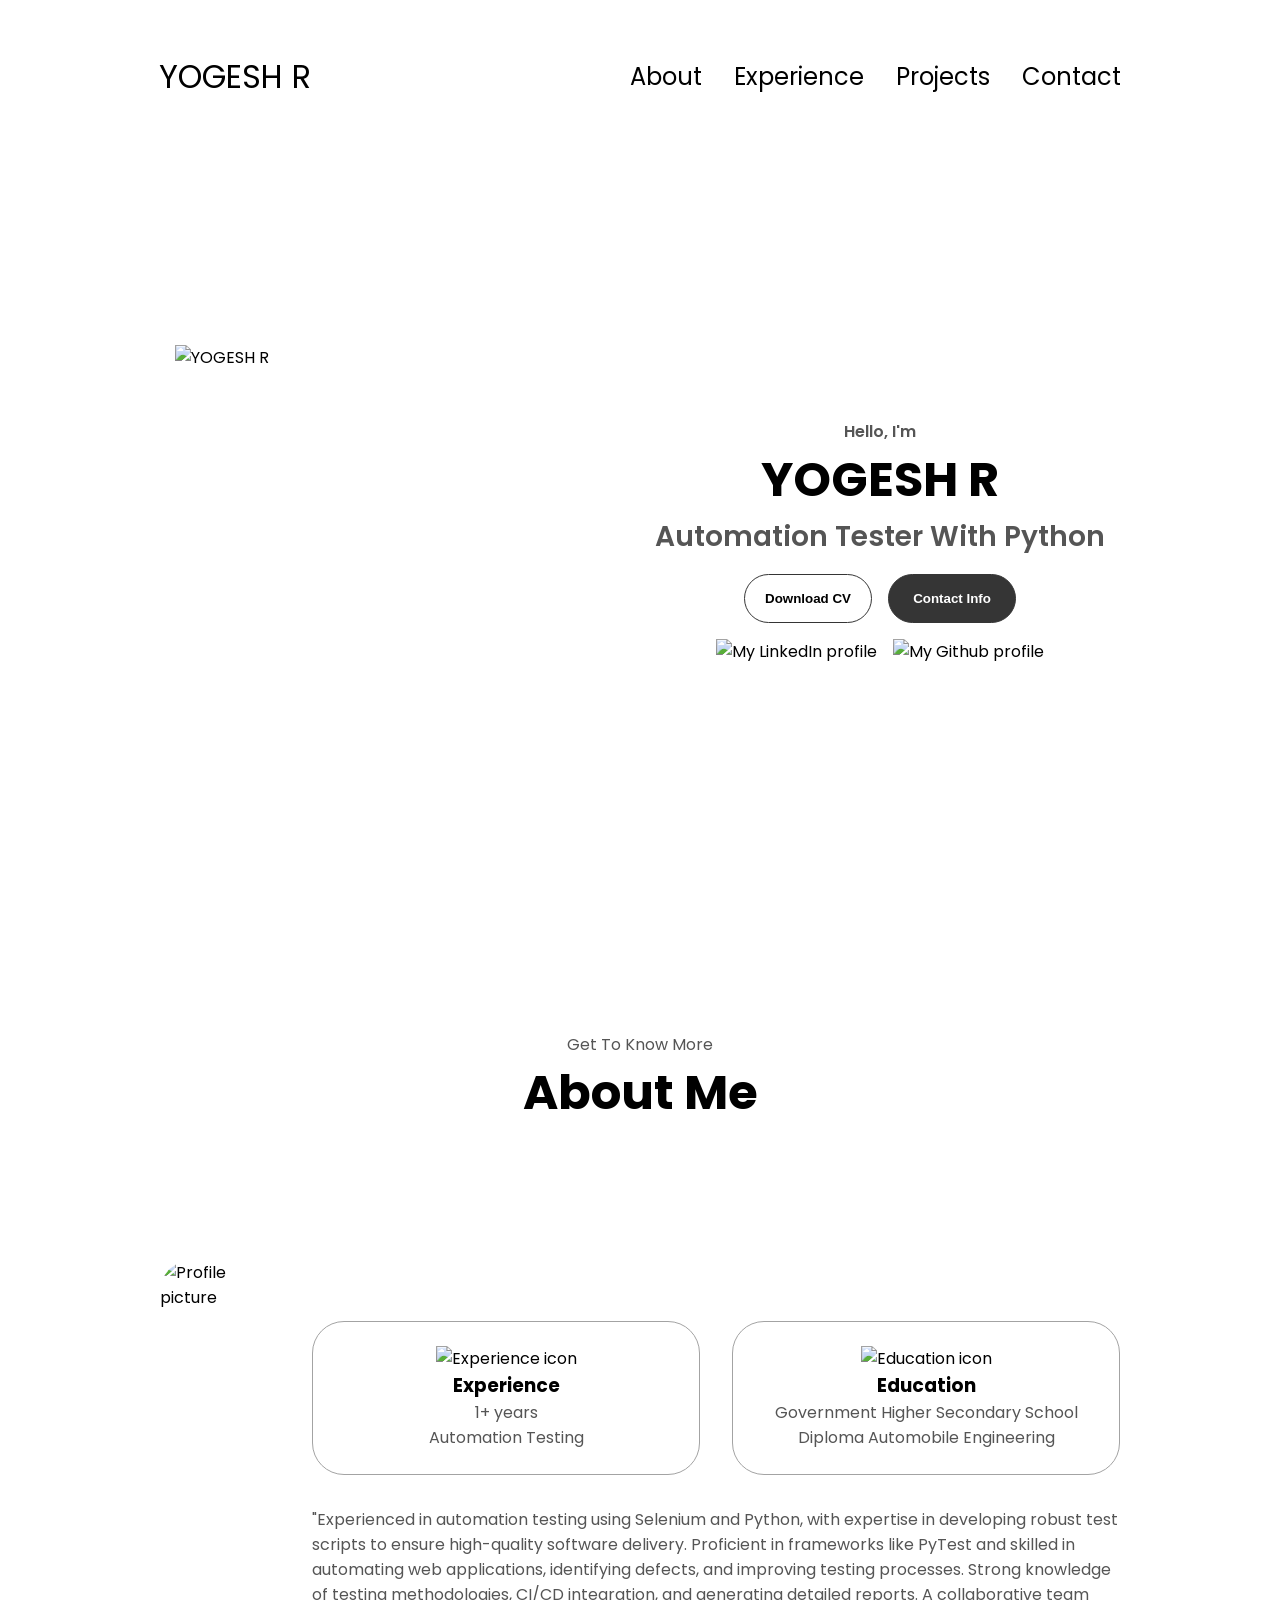
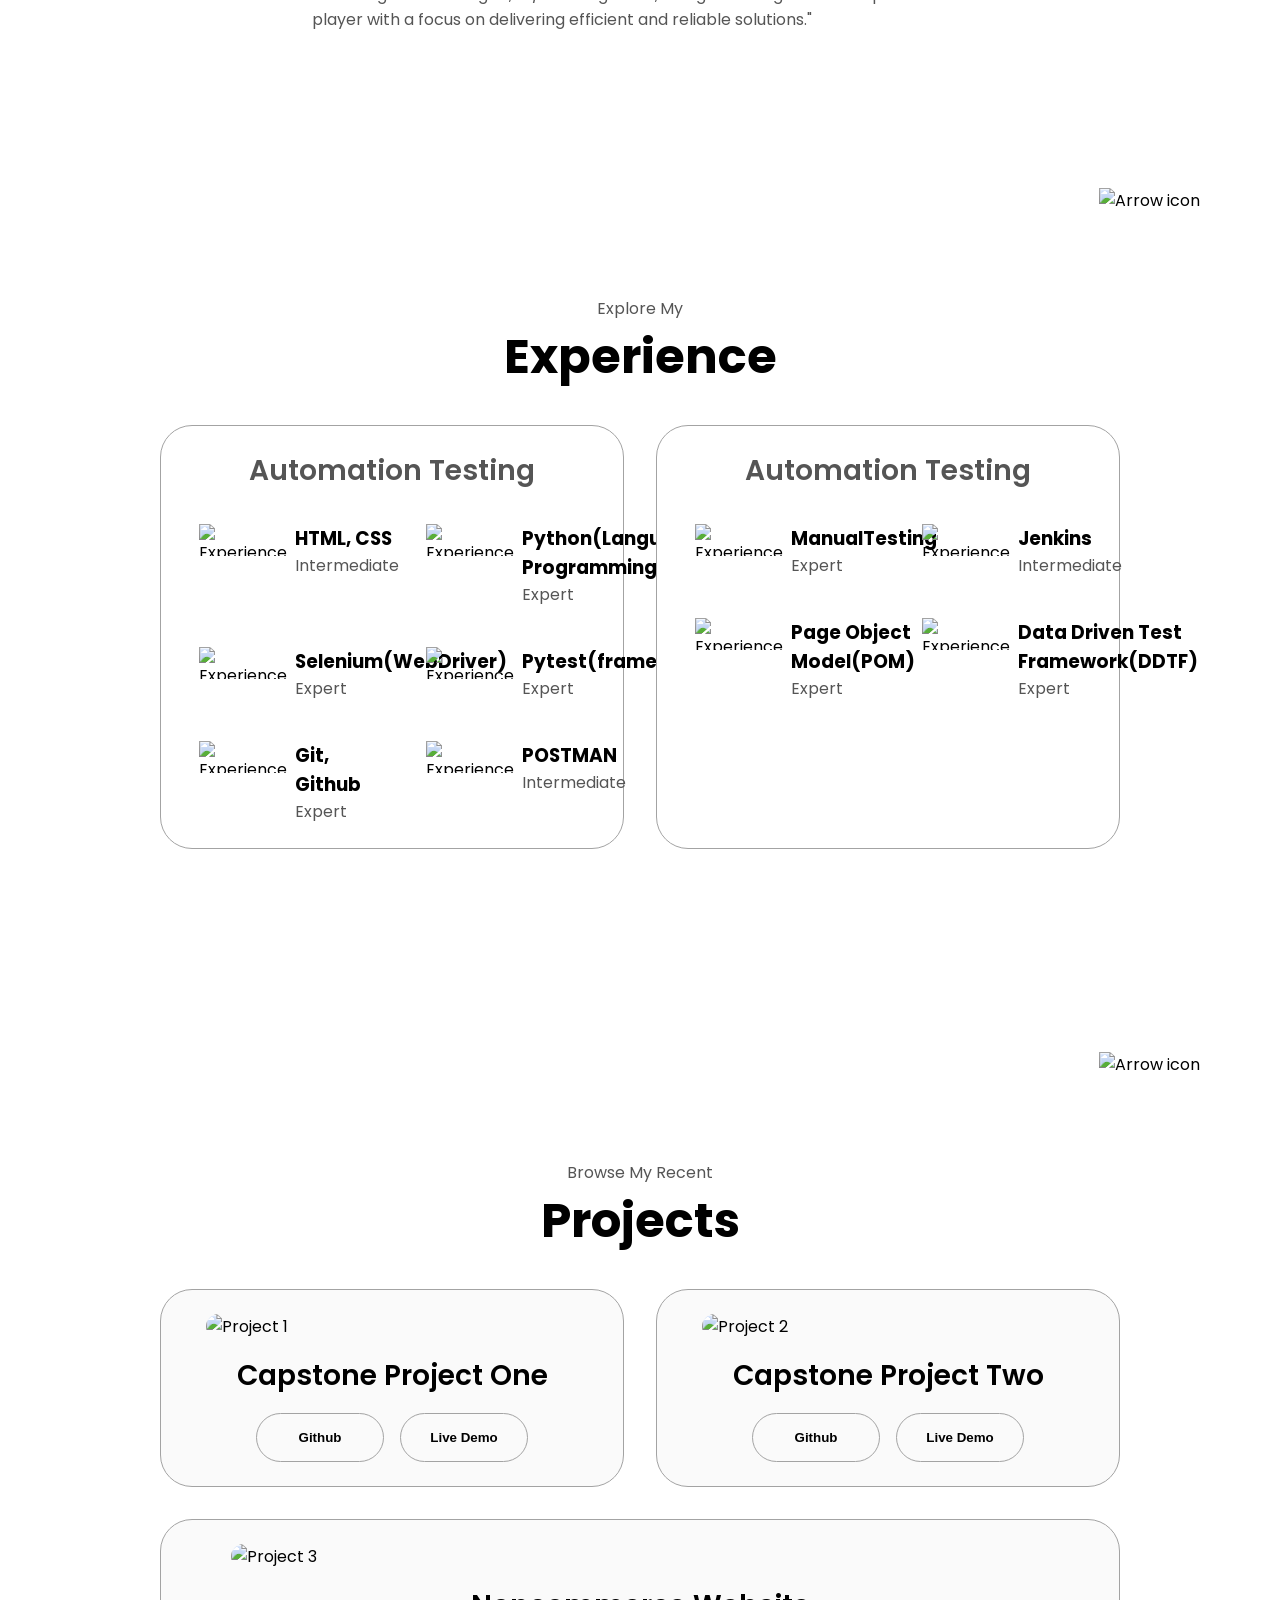
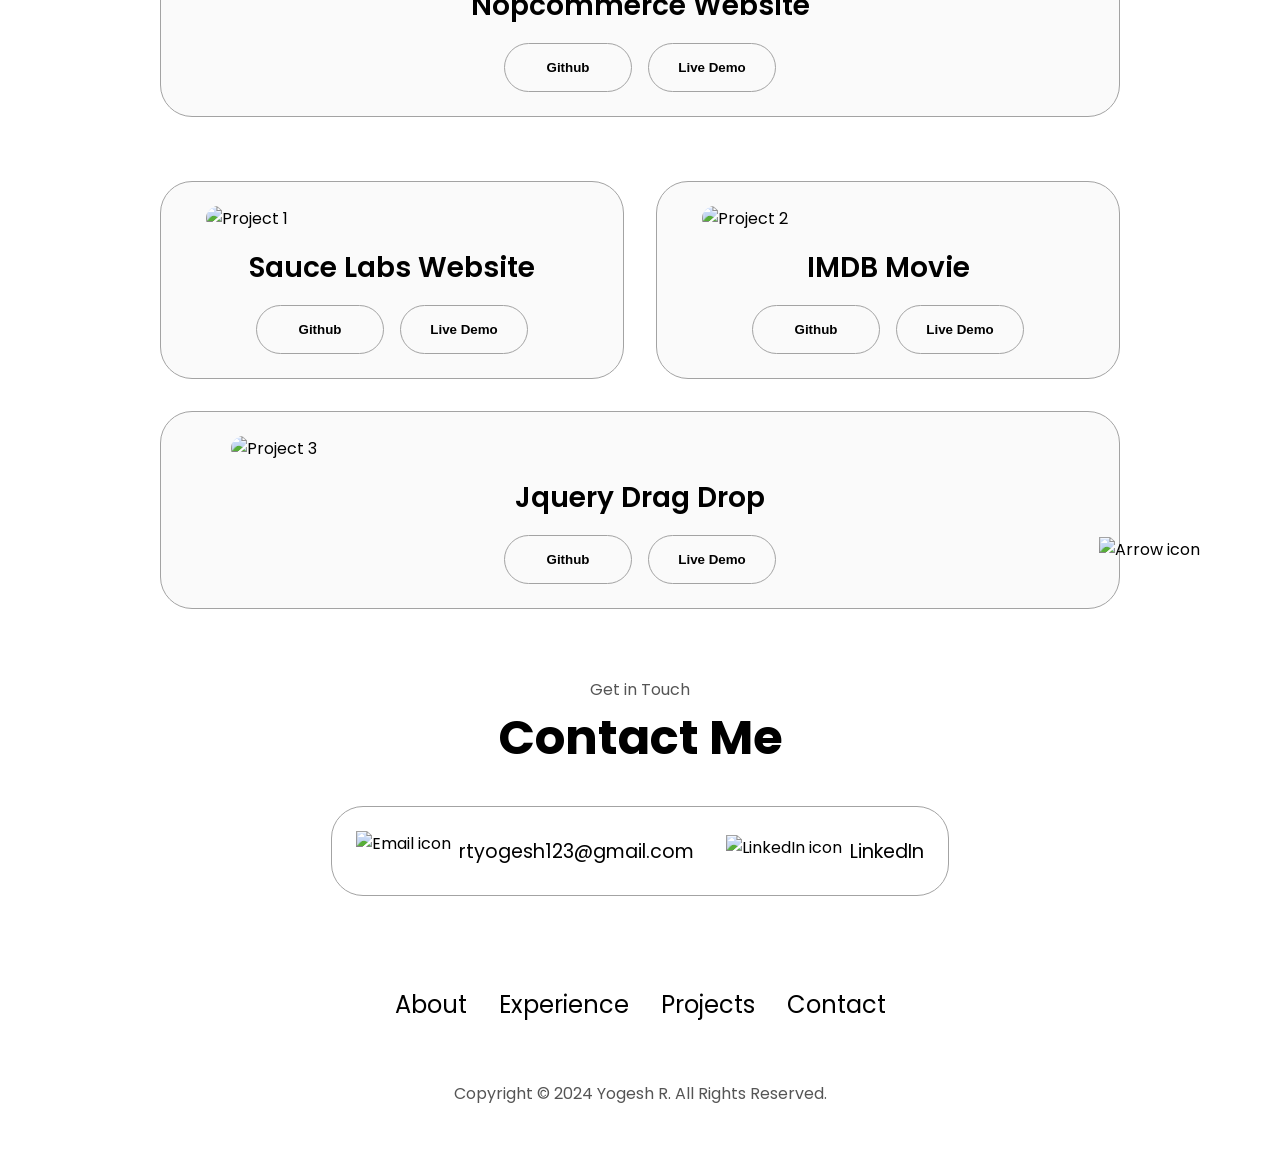
==== index.html @ 51337ba9 "Add files via upload" ====
<!DOCTYPE html>
<html lang="en">
  <head>
    <meta charset="UTF-8" />
    <meta http-equiv="X-UA-Compatible" content="IE=edge" />
    <meta name="viewport" content="width=device-width, initial-scale=1.0" />
    <title>YOGESH R</title>
    <link rel="stylesheet" href="style.css" />
    <link rel="stylesheet" href="mediaqueries.css" />
  </head>
  <body>
    <nav id="desktop-nav">
      <div class="logo">YOGESH R</div>
      <div>
        <ul class="nav-links">
          <li><a href="#about">About</a></li>
          <li><a href="#experience">Experience</a></li>
          <li><a href="#projects">Projects</a></li>
          <li><a href="#contact">Contact</a></li>
        </ul> 
      </div>
    </nav>
    <nav id="hamburger-nav">
      <div class="logo">YOGESH R</div>
      <div class="hamburger-menu">
        <div class="hamburger-icon" onclick="toggleMenu()">
          <span></span>
          <span></span>
          <span></span>
        </div>
        <div class="menu-links">
          <li><a href="#about" onclick="toggleMenu()">About</a></li>
          <li><a href="#experience" onclick="toggleMenu()">Experience</a></li>
          <li><a href="#projects" onclick="toggleMenu()">Projects</a></li>
          <li><a href="#contact" onclick="toggleMenu()">Contact</a></li>
        </div>
      </div>
    </nav>
    <section id="profile">
      <div class="section__pic-container">
        <img src="./assets/fotor-20240927162825.png" alt="YOGESH R" />
      </div>
      <div class="section__text">
        <p class="section__text__p1">Hello, I'm</p>
        <h1 class="title">YOGESH R</h1>
        <p class="section__text__p2">Automation Tester With Python</p>
        <div class="btn-container">
          <button
            class="btn btn-color-2"
            onclick="window.open('https://drive.google.com/file/d/1v7sZFdZhViT70VeFR3s6GKLLPKjkkE7R/view?usp=sharing')"
          >
            Download CV
          </button>
          <button class="btn btn-color-1" onclick="location.href='./#contact'">
            Contact Info
          </button>
        </div>
        <div id="socials-container">
          <img
            src="./assets/linkedin.png"
            alt="My LinkedIn profile"
            class="icon"
            onclick="location.href='https://www.linkedin.com/in/automationtestingyogeshr/'"
          />
          <img
            src="./assets/github.png"
            alt="My Github profile"
            class="icon"
            onclick="location.href='https://github.com/Mr-yogi2002'"
          />
        </div>
      </div>
    </section>
    <section id="about">
      <p class="section__text__p1">Get To Know More</p>
      <h1 class="title">About Me</h1>
      <div class="section-container">
        <div class="section__pic-container">
          <img
            src="./assets/Professtional.jpg"
            alt="Profile picture"
            class="about-pic"
          />
        </div>
        <div class="about-details-container">
          <div class="about-containers">
            <div class="details-container">
              <img
                src="./assets/experience.png"
                alt="Experience icon"
                class="icon"
              />
              <h3>Experience</h3>
              <p>1+ years <br />Automation Testing</p>
            </div>
            <div class="details-container">
              <img
                src="./assets/education.png"
                alt="Education icon"
                class="icon"
              />
              <h3>Education</h3>
              <p>Government Higher Secondary School<br />Diploma Automobile Engineering</p>
            </div>
          </div>
          <div class="text-container">
            <p>
              "Experienced in automation testing using Selenium and Python, with expertise in 
               developing robust test scripts to ensure high-quality software delivery. 
               Proficient in frameworks like PyTest and skilled in automating web applications, 
               identifying defects, and improving testing processes. Strong knowledge of testing methodologies,
               CI/CD integration, and generating detailed reports. A collaborative team player with a focus on delivering
                efficient and reliable solutions."
            </p>
          </div>
        </div>
      </div>
      <img
        src="./assets/arrow.png"
        alt="Arrow icon"
        class="icon arrow"
        onclick="location.href='./#experience'"
      />
    </section>
    <section id="experience">
      <p class="section__text__p1">Explore My</p>
      <h1 class="title">Experience</h1>
      <div class="experience-details-container">
        <div class="about-containers">
          <div class="details-container">
            <h2 class="experience-sub-title">Automation Testing</h2>
            <div class="article-container">
              <article>
                <img
                  src="./assets/checkmark.png"
                  alt="Experience icon"
                  class="icon"
                />
                <div>
                  <h3>HTML, CSS</h3>
                  <p>Intermediate</p>
                </div>
              </article>
              <article>
                <img
                  src="./assets/checkmark.png"
                  alt="Experience icon"
                  class="icon"
                />
                <div>
                  <h3>Python(Language Programming)</h3>
                  <p>Expert</p>
                </div>
              </article>
              <article>
                <img
                  src="./assets/checkmark.png"
                  alt="Experience icon"
                  class="icon"
                />
                <div>
                  <h3>Selenium(WebDriver)</h3>
                  <p>Expert</p>
                </div>
              </article>
              <article>
                <img
                  src="./assets/checkmark.png"
                  alt="Experience icon"
                  class="icon"
                />
                <div>
                  <h3>Pytest(framework)</h3>
                  <p>Expert</p>
                </div>
              </article>
              <article>
                <img
                  src="./assets/checkmark.png"
                  alt="Experience icon"
                  class="icon"
                />
                <div>
                  <h3>Git, Github</h3>
                  <p>Expert</p>
                </div>
              </article>
              <article>
                <img
                  src="./assets/checkmark.png"
                  alt="Experience icon"
                  class="icon"
                />
                <div>
                  <h3>POSTMAN</h3>
                  <p>Intermediate</p>
                </div>
              </article>
            </div>
          </div>
          <div class="details-container">
            <h2 class="experience-sub-title">Automation Testing</h2>
            <div class="article-container">
              <article>
                <img
                  src="./assets/checkmark.png"
                  alt="Experience icon"
                  class="icon"
                />
                <div>
                  <h3>ManualTesting</h3>
                  <p>Expert</p>
                </div>
              </article>
              <article>
                <img
                  src="./assets/checkmark.png"
                  alt="Experience icon"
                  class="icon"
                />
                <div>
                  <h3>Jenkins</h3>
                  <p>Intermediate</p>
                </div>
              </article>
              <article>
                <img
                  src="./assets/checkmark.png"
                  alt="Experience icon"
                  class="icon"
                />
                <div>
                  <h3>Page Object Model(POM)</h3>
                  <p>Expert</p>
                </div>
              </article>
              <article>
                <img
                  src="./assets/checkmark.png"
                  alt="Experience icon"
                  class="icon"
                />
                <div>
                  <h3>Data Driven Test Framework(DDTF)</h3>
                  <p>Expert</p>
                </div>
              </article>
            </div>
          </div>
        </div>
      </div>
      <img
        src="./assets/arrow.png"
        alt="Arrow icon"
        class="icon arrow"
        onclick="location.href='./#projects'"
      />
    </section>
    <section id="projects">
      <p class="section__text__p1">Browse My Recent</p>
      <h1 class="title">Projects</h1>
      <div class="experience-details-container">
        <div class="about-containers">
          <div class="details-container color-container">
            <div class="article-container">
              <img
                src="./assets/OrangeHRM.png"
                alt="Project 1"
                class="project-img"
              />
            </div>
            <h2 class="experience-sub-title project-title">Capstone Project One</h2>
            <div class="btn-container">
              <button
                class="btn btn-color-2 project-btn"
                onclick="location.href='https://github.com/Mr-yogi2002/AT_Projects/tree/main/AT_Projects-1'"
              >
                Github
              </button>
              <button
                class="btn btn-color-2 project-btn"
                onclick="location.href='https://github.com/Mr-yogi2002/AT_Projects/tree/main/AT_Projects-1'"
              >
                Live Demo
              </button>
            </div>
          </div>
          <div class="details-container color-container">
            <div class="article-container">
              <img
                src="./assets/OrangeHRM.png"
                alt="Project 2"
                class="project-img"
              />
            </div>
            <h2 class="experience-sub-title project-title">Capstone Project Two</h2>
            <div class="btn-container">
              <button
                class="btn btn-color-2 project-btn"
                onclick="location.href='https://github.com/Mr-yogi2002/AT_Projects/tree/main/AT_Projects-2'"
              >
                Github
              </button>
              <button
                class="btn btn-color-2 project-btn"
                onclick="location.href='https://github.com/Mr-yogi2002/AT_Projects/tree/main/AT_Projects-2'"
              >
                Live Demo
              </button>
            </div>
          </div>
          <div class="details-container color-container">
            <div class="article-container">
              <img
                src="./assets/Nom.png"
                alt="Project 3"
                class="project-img"
              />
            </div>
            <h2 class="experience-sub-title project-title">Nopcommerce Website</h2>
            <div class="btn-container">
              <button
                class="btn btn-color-2 project-btn"
                onclick="location.href='https://github.com/Mr-yogi2002/Nopcommerce_Website'"
              >
                Github
              </button>
              <button
                class="btn btn-color-2 project-btn"
                onclick="location.href='https://github.com/Mr-yogi2002/Nopcommerce_Website'"
              >
                Live Demo
              </button>
            </div>
          </div>
        </div>
      </div>
      <div class="experience-details-container"></div>
        <div class="about-containers">
          <div class="details-container color-container">
            <div class="article-container">
              <img
                src="./assets/Labs.webp"
                alt="Project 1"
                class="project-img"
              />
            </div>
            <h2 class="experience-sub-title project-title">Sauce Labs Website</h2>
            <div class="btn-container">
              <button
                class="btn btn-color-2 project-btn"
                onclick="location.href='https://github.com/Mr-yogi2002/Saucedemo_assesment'"
              >
                Github
              </button>
              <button
                class="btn btn-color-2 project-btn"
                onclick="location.href='https://github.com/Mr-yogi2002/Saucedemo_assesment'"
              >
                Live Demo
              </button>
            </div>
          </div>
          <div class="details-container color-container">
            <div class="article-container">
              <img
                src="./assets/IMDB.jpg"
                alt="Project 2"
                class="project-img"
              />
            </div>
            <h2 class="experience-sub-title project-title">IMDB Movie</h2>
            <div class="btn-container">
              <button
                class="btn btn-color-2 project-btn"
                onclick="location.href='https://github.com/Mr-yogi2002/Tasks/blob/main/TASK_26-main/Test_Code/Test_yogi.py'"
              >
                Github
              </button>
              <button
                class="btn btn-color-2 project-btn"
                onclick="location.href='https://github.com/Mr-yogi2002/Tasks/blob/main/TASK_26-main/Test_Code/Test_yogi.py'"
              >
                Live Demo
              </button>
            </div>
          </div>
          <div class="details-container color-container">
            <div class="article-container">
              <img
                src="./assets/J.png"
                alt="Project 3"
                class="project-img"
              />
            </div>
            <h2 class="experience-sub-title project-title">Jquery Drag Drop</h2>
            <div class="btn-container">
              <button
                class="btn btn-color-2 project-btn"
                onclick="location.href='https://github.com/Mr-yogi2002/Tasks/blob/main/TASK-23-main/TASK-23'"
              >
                Github
              </button>
              <button
                class="btn btn-color-2 project-btn"
                onclick="location.href='https://github.com/Mr-yogi2002/Tasks/blob/main/TASK-23-main/TASK-23'"
              >
                Live Demo
              </button>
            </div>
          </div>
        </div>
      </div>
      <img
        src="./assets/arrow.png"
        alt="Arrow icon"
        class="icon arrow"
        onclick="location.href='./#contact'"
      />
    </section>
    <section id="contact">
      <p class="section__text__p1">Get in Touch</p>
      <h1 class="title">Contact Me</h1>
      <div class="contact-info-upper-container">
        <div class="contact-info-container">
          <img
            src="./assets/email.png"
            alt="Email icon"
            class="icon contact-icon email-icon"
          />
          <p><a href="mailto:examplemail@gmail.com">rtyogesh123@gmail.com</a></p>
        </div>
        <div class="contact-info-container">
          <img
            src="./assets/linkedin.png"
            alt="LinkedIn icon"
            class="icon contact-icon"
          />
          <p><a href="https://www.linkedin.com/in/yogeshr0512/">LinkedIn</a></p>
        </div>
      </div>
    </section>
    <footer>
      <nav>
        <div class="nav-links-container">
          <ul class="nav-links">
            <li><a href="#about">About</a></li>
            <li><a href="#experience">Experience</a></li>
            <li><a href="#projects">Projects</a></li>
            <li><a href="#contact">Contact</a></li>
          </ul>
        </div>
      </nav>
      <p>Copyright &#169; 2024 Yogesh R. All Rights Reserved.</p>
    </footer>
    <script src="script.js"></script>
  </body>
</html>
---- style.css ----
/* GENERAL */

@import url("https://fonts.googleapis.com/css2?family=Poppins:wght@300;400;500;600&display=swap");

* {
  margin: 0;
  padding: 0;
}

body {
  font-family: "Poppins", sans-serif;
  /* background: url('login.jpg'); */
}

html {
  scroll-behavior: smooth;
}

p {
  color: rgb(85, 85, 85);
}

/* TRANSITION */

a,
.btn {
  transition: all 300ms ease;
}

/* DESKTOP NAV */

nav,
.nav-links {
  display: flex;
}

nav {
  justify-content: space-around;
  align-items: center;
  height: 17vh;
}

.nav-links {
  gap: 2rem;
  list-style: none;
  font-size: 1.5rem;
}

a {
  color: black;
  text-decoration: none;
  text-decoration-color: white;
}

a:hover {
  color: grey;
  text-decoration: underline;
  text-underline-offset: 1rem;
  text-decoration-color: rgb(181, 181, 181);
}

.logo {
  font-size: 2rem;
}

.logo:hover {
  cursor: default;
}

/* HAMBURGER MENU */

#hamburger-nav {
  display: none;
}

.hamburger-menu {
  position: relative;
  display: inline-block;
}

.hamburger-icon {
  display: flex;
  flex-direction: column;
  justify-content: space-between;
  height: 24px;
  width: 30px;
  cursor: pointer;
}

.hamburger-icon span {
  width: 100%;
  height: 2px;
  background-color: black;
  transition: all 0.3 ease-in-out;
}

.menu-links {
  position: absolute;
  top: 100%;
  right: 0;
  background-color: white;
  width: fit-content;
  max-height: 0;
  overflow: hidden;
  transition: all 0.3 ease-in-out;
}

.menu-links a {
  display: block;
  padding: 10px;
  text-align: center;
  font-size: 1.5rem;
  color: black;
  text-decoration: none;
  transition: all 0.3 ease-in-out;
}

.menu-links li {
  list-style: none;
}

.menu-links.open {
  max-height: 300px;
}

.hamburger-icon.open span:first-child {
  transform: rotate(45deg) translate(10px, 5px);
}

.hamburger-icon.open span:nth-child(2) {
  opacity: 0;
}

.hamburger-icon.open span:last-child {
  transform: rotate(-45deg) translate(10px, -5px);
}

.hamburger-icon span:first-child {
  transform: none;
}

.hamburger-icon span:first-child {
  opacity: 1;
}

.hamburger-icon span:first-child {
  transform: none;
}

/* SECTIONS */

section {
  padding-top: 4vh;
  height: 96vh;
  margin: 0 10rem;
  box-sizing: border-box;
  min-height: fit-content;
}

.section-container {
  display: flex;
}

/* PROFILE SECTION */

#profile {
  display: flex;
  justify-content: center;
  gap: 5rem;
  height: 80vh;
}

.section__pic-container {
  display: flex;
  height: 400px;
  width: 400px;
  margin: auto 0;
}

.section__text {
  align-self: center;
  text-align: center;
}

.section__text p {
  font-weight: 600;
}

.section__text__p1 {
  text-align: center;
}

.section__text__p2 {
  font-size: 1.75rem;
  margin-bottom: 1rem;
}

.title {
  font-size: 3rem;
  text-align: center;
}

#socials-container {
  display: flex;
  justify-content: center;
  margin-top: 1rem;
  gap: 1rem;
}

/* ICONS */

.icon {
  cursor: pointer;
  height: 2rem;
}

/* BUTTONS */

.btn-container {
  display: flex;
  justify-content: center;
  gap: 1rem;
}

.btn {
  font-weight: 600;
  transition: all 300ms ease;
  padding: 1rem;
  width: 8rem;
  border-radius: 2rem;
}

.btn-color-1,
.btn-color-2 {
  border: rgb(53, 53, 53) 0.1rem solid;
}

.btn-color-1:hover,
.btn-color-2:hover {
  cursor: pointer;
}

.btn-color-1,
.btn-color-2:hover {
  background: rgb(53, 53, 53);
  color: white;
}

.btn-color-1:hover {
  background: rgb(0, 0, 0);
}

.btn-color-2 {
  background: none;
}

.btn-color-2:hover {
  border: rgb(255, 255, 255) 0.1rem solid;
}

.btn-container {
  gap: 1rem;
}

/* ABOUT SECTION */

#about {
  position: relative;
}

.about-containers {
  gap: 2rem;
  margin-bottom: 2rem;
  margin-top: 2rem;
}

.about-details-container {
  justify-content: center;
  flex-direction: column;
}

.about-containers,
.about-details-container {
  display: flex;
}

.about-pic {
  border-radius: 2rem;
}

.arrow {
  position: absolute;
  right: -5rem;
  bottom: 2.5rem;
}

.details-container {
  padding: 1.5rem;
  flex: 1;
  background: white;
  border-radius: 2rem;
  border: rgb(53, 53, 53) 0.1rem solid;
  border-color: rgb(163, 163, 163);
  text-align: center;
}

.section-container {
  gap: 4rem;
  height: 80%;
}

.section__pic-container {
  height: 400px;
  width: 400px;
  margin: auto 0;
}

/* EXPERIENCE SECTION */

#experience {
  position: relative;
}

.experience-sub-title {
  color: rgb(85, 85, 85);
  font-weight: 600;
  font-size: 1.75rem;
  margin-bottom: 2rem;
}

.experience-details-container {
  display: flex;
  justify-content: center;
  flex-direction: column;
}

.article-container {
  display: flex;
  text-align: initial;
  flex-wrap: wrap;
  flex-direction: row;
  gap: 2.5rem;
  justify-content: space-around;
}

article {
  display: flex;
  width: 10rem;
  justify-content: space-around;
  gap: 0.5rem;
}

article .icon {
  cursor: default;
}

/* PROJECTS SECTION */

#projects {
  position: relative;
}

.color-container {
  border-color: rgb(163, 163, 163);
  background: rgb(250, 250, 250);
}

.project-img {
  border-radius: 2rem;
  width: 90%;
  height: 90%;
}

.project-title {
  margin: 1rem;
  color: black;
}

.project-btn {
  color: black;
  border-color: rgb(163, 163, 163);
}

/* CONTACT */

#contact {
  display: flex;
  justify-content: center;
  flex-direction: column;
  height: 70vh;
}

.contact-info-upper-container {
  display: flex;
  justify-content: center;
  border-radius: 2rem;
  border: rgb(53, 53, 53) 0.1rem solid;
  border-color: rgb(163, 163, 163);
  background: (250, 250, 250);
  margin: 2rem auto;
  padding: 0.5rem;
}

.contact-info-container {
  display: flex;
  align-items: center;
  justify-content: center;
  gap: 0.5rem;
  margin: 1rem;
}

.contact-info-container p {
  font-size: larger;
}

.contact-icon {
  cursor: default;
}

.email-icon {
  height: 2.5rem;
}

/* FOOTER SECTION */

footer {
  height: 26vh;
  margin: 0 1rem;
}

footer p {
  text-align: center;
}
---- mediaqueries.css ----
@media screen and (max-width: 1400px) {
  #profile {
    height: 83vh;
    margin-bottom: 6rem;
  }
  .about-containers {
    flex-wrap: wrap;
  }
  #contact,
  #projects {
    height: fit-content;
  }
}

@media screen and (max-width: 1200px) {
  #desktop-nav {
    display: none;
  }
  #hamburger-nav {
    display: flex;
  }
  #experience,
  .experience-details-container {
    margin-top: 2rem;
  }
  #profile,
  .section-container {
    display: block;
  }
  .arrow {
    display: none;
  }
  section,
  .section-container {
    height: fit-content;
  }
  section {
    margin: 0 5%;
  }
  .section__pic-container {
    width: 275px;
    height: 275px;
    margin: 0 auto 2rem;
  }
  .about-containers {
    margin-top: 0;
  }
}

@media screen and (max-width: 600px) {
  #contact,
  footer {
    height: 40vh;
  }
  #profile {
    height: 83vh;
    margin-bottom: 0;
  }
  article {
    font-size: 1rem;
  }
  footer nav {
    height: fit-content;
    margin-bottom: 2rem;
  }
  .about-containers,
  .contact-info-upper-container,
  .btn-container {
    flex-wrap: wrap;
  }
  .contact-info-container {
    margin: 0;
  }
  .contact-info-container p,
  .nav-links li a {
    font-size: 1rem;
  }
  .experience-sub-title {
    font-size: 1.25rem;
  }
  .logo {
    font-size: 1.5rem;
  }
  .nav-links {
    flex-direction: column;
    gap: 0.5rem;
    text-align: center;
  }
  .section__pic-container {
    width: auto;
    height: 46vw;
    justify-content: center;
  }
  .section__text__p2 {
    font-size: 1.25rem;
  }
  .title {
    font-size: 2rem;
  }
  .text-container {
    text-align: justify;
  }
}
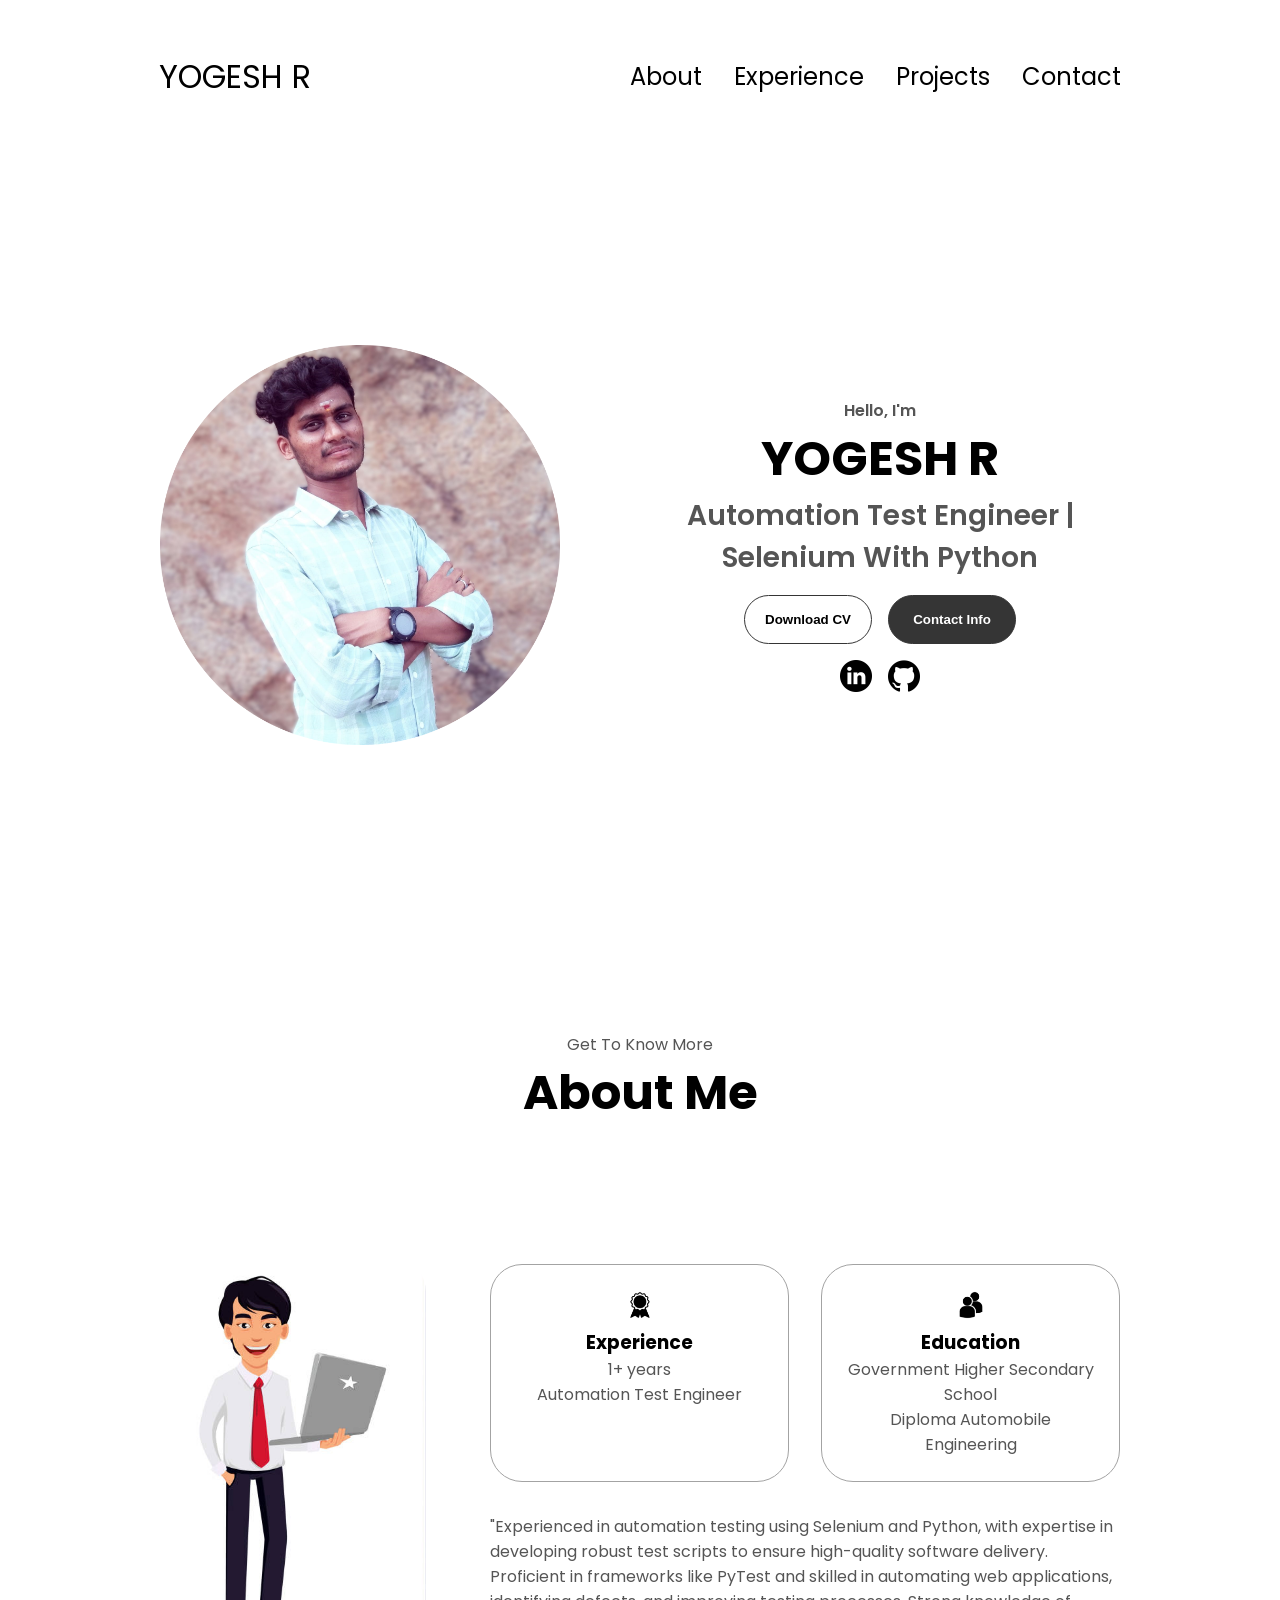
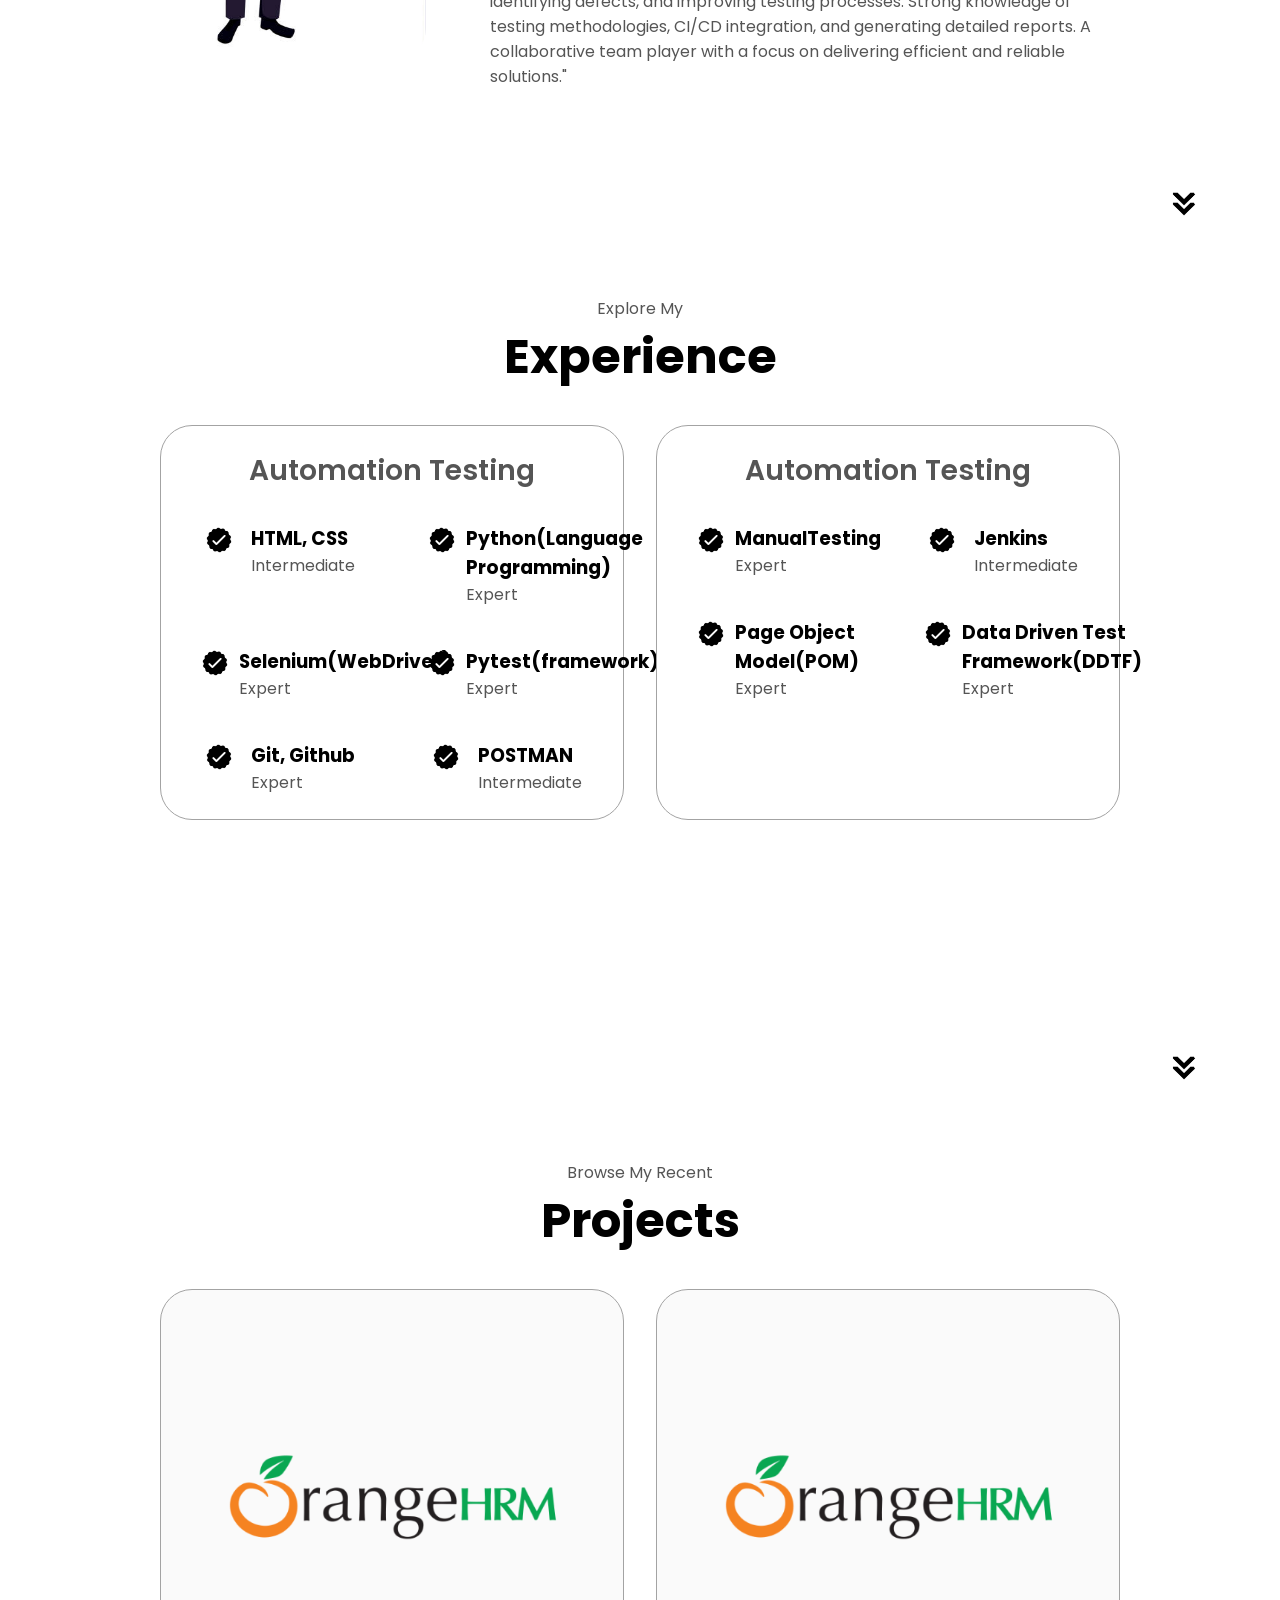
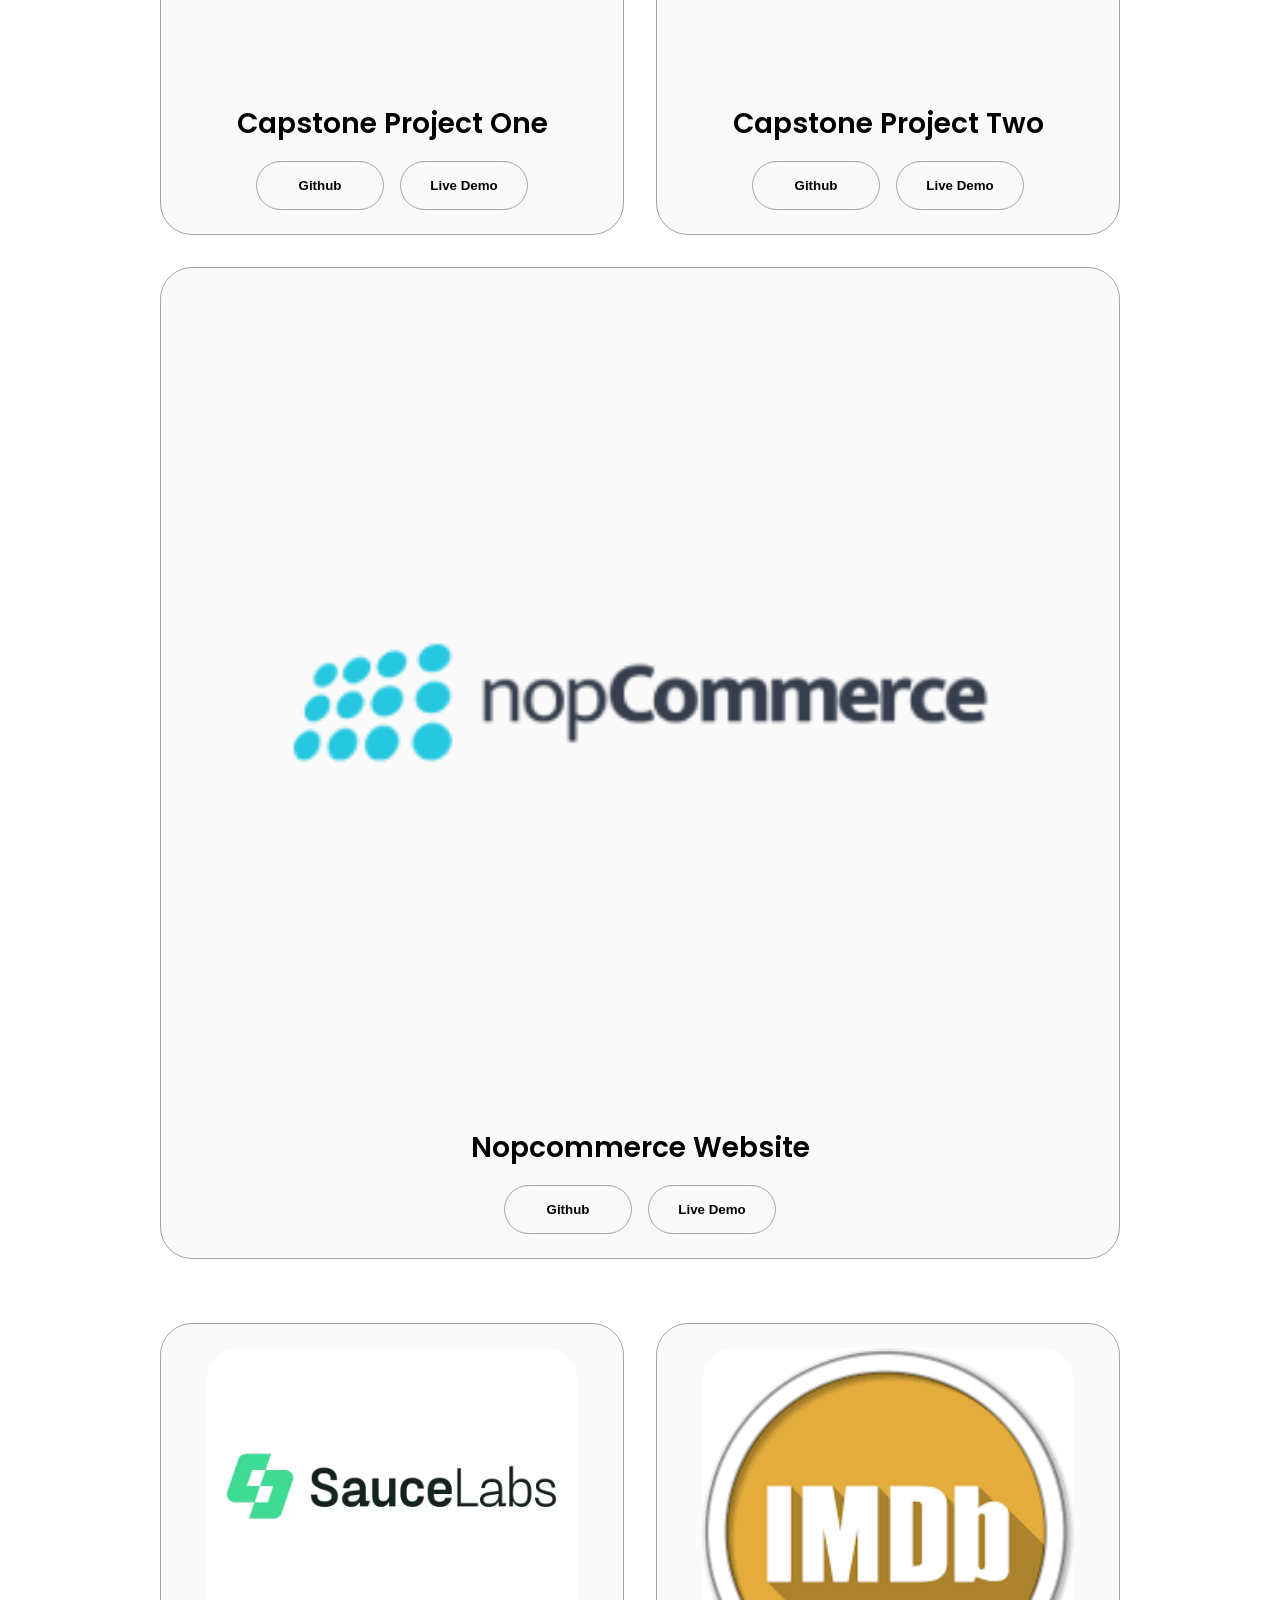
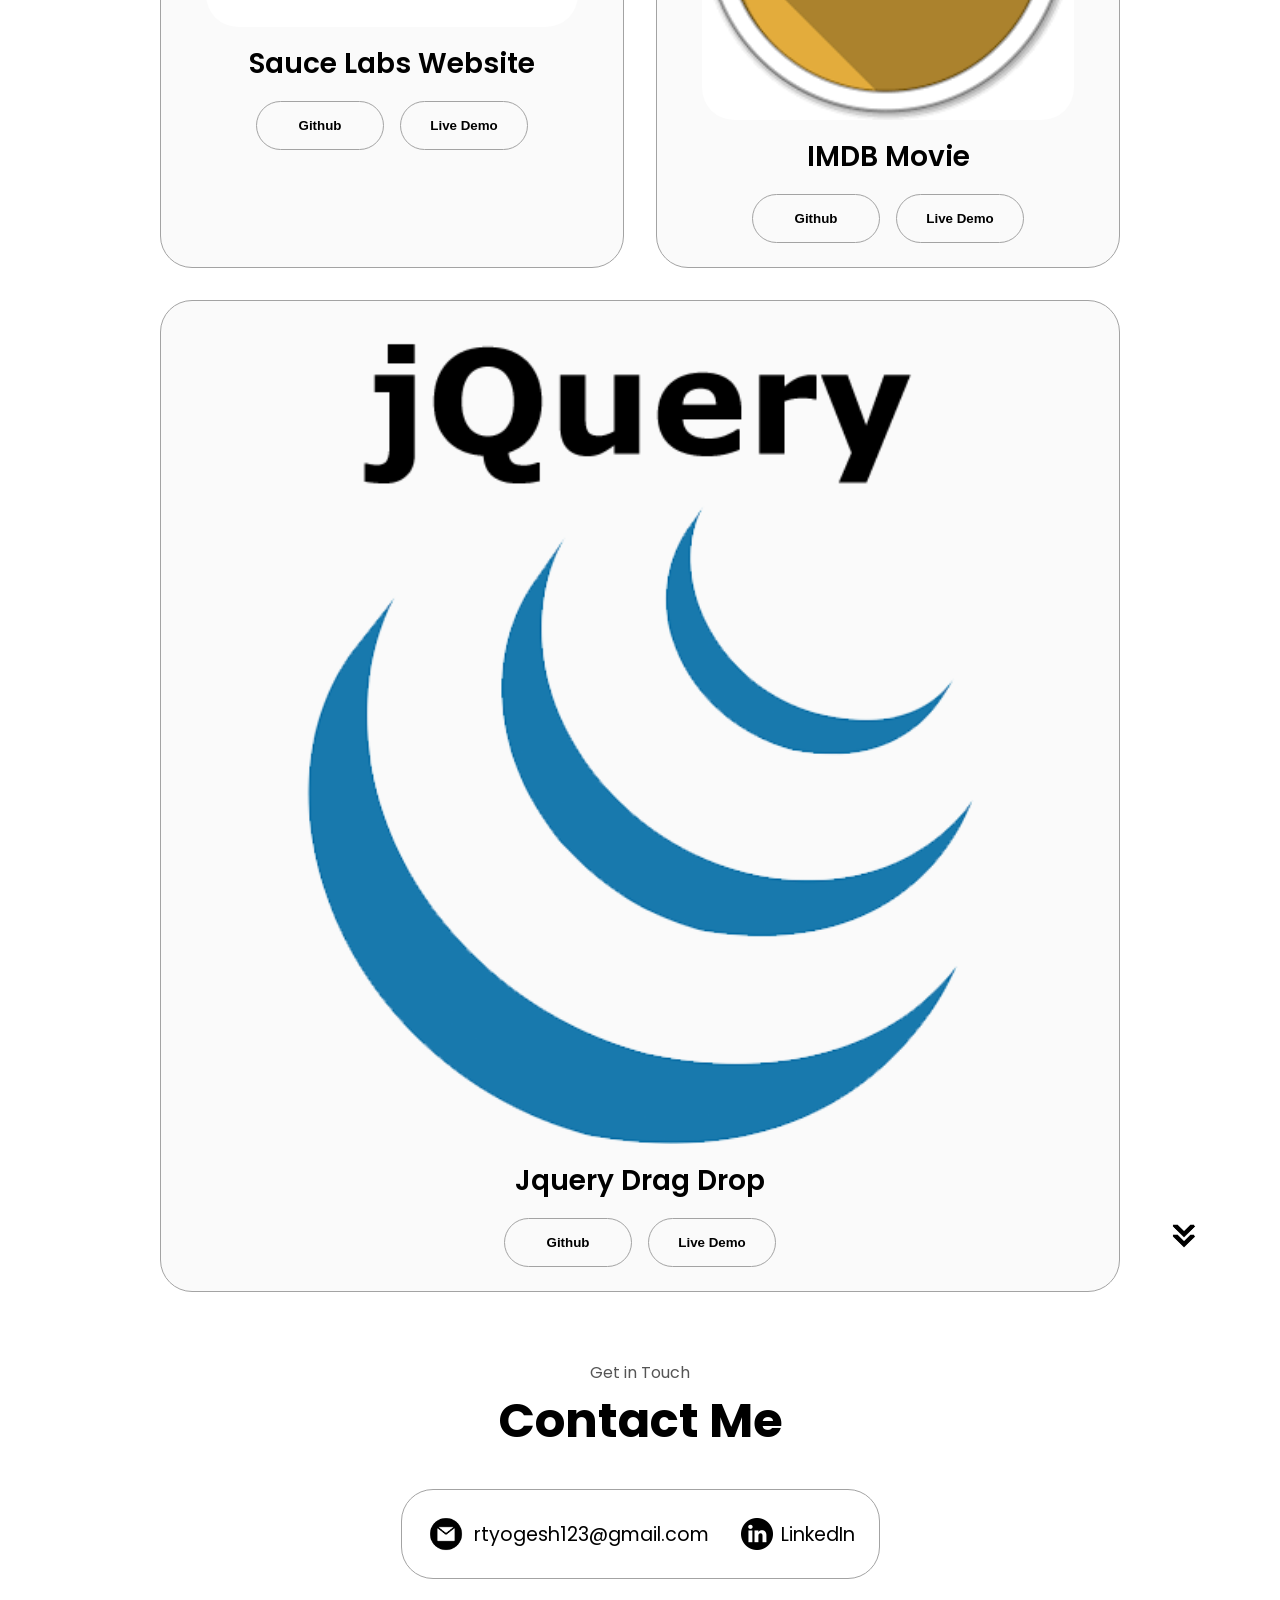
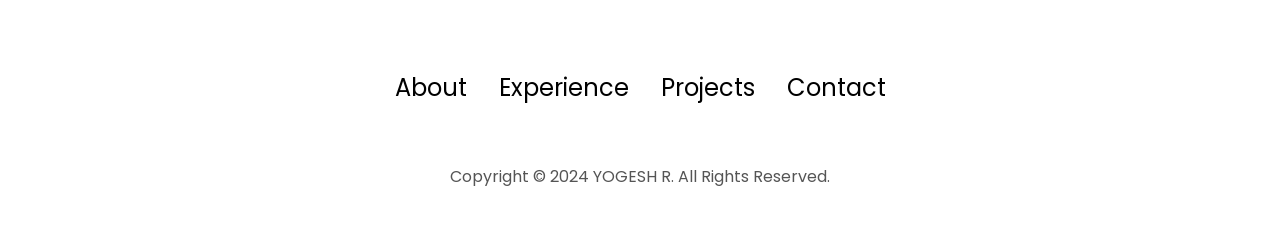
==== commit 1785a511: "Add files via upload" ====
--- a/index.html
+++ b/index.html
@@ -43,7 +43,7 @@
       <div class="section__text">
         <p class="section__text__p1">Hello, I'm</p>
         <h1 class="title">YOGESH R</h1>
-        <p class="section__text__p2">Automation Tester With Python</p>
+        <p class="section__text__p2">Automation Test Engineer | Selenium With Python</p>
         <div class="btn-container">
           <button
             class="btn btn-color-2"
@@ -91,7 +91,7 @@
                 class="icon"
               />
               <h3>Experience</h3>
-              <p>1+ years <br />Automation Testing</p>
+              <p>1+ years <br />Automation Test Engineer</p>
             </div>
             <div class="details-container">
               <img
@@ -436,7 +436,7 @@
             alt="LinkedIn icon"
             class="icon contact-icon"
           />
-          <p><a href="https://www.linkedin.com/in/yogeshr0512/">LinkedIn</a></p>
+          <p><a href="https://www.linkedin.com/in/automationtestingyogeshr/">LinkedIn</a></p>
         </div>
       </div>
     </section>
@@ -451,7 +451,7 @@
           </ul>
         </div>
       </nav>
-      <p>Copyright &#169; 2024 Yogesh R. All Rights Reserved.</p>
+      <p>Copyright &#169; 2024 YOGESH R. All Rights Reserved.</p>
     </footer>
     <script src="script.js"></script>
   </body>
